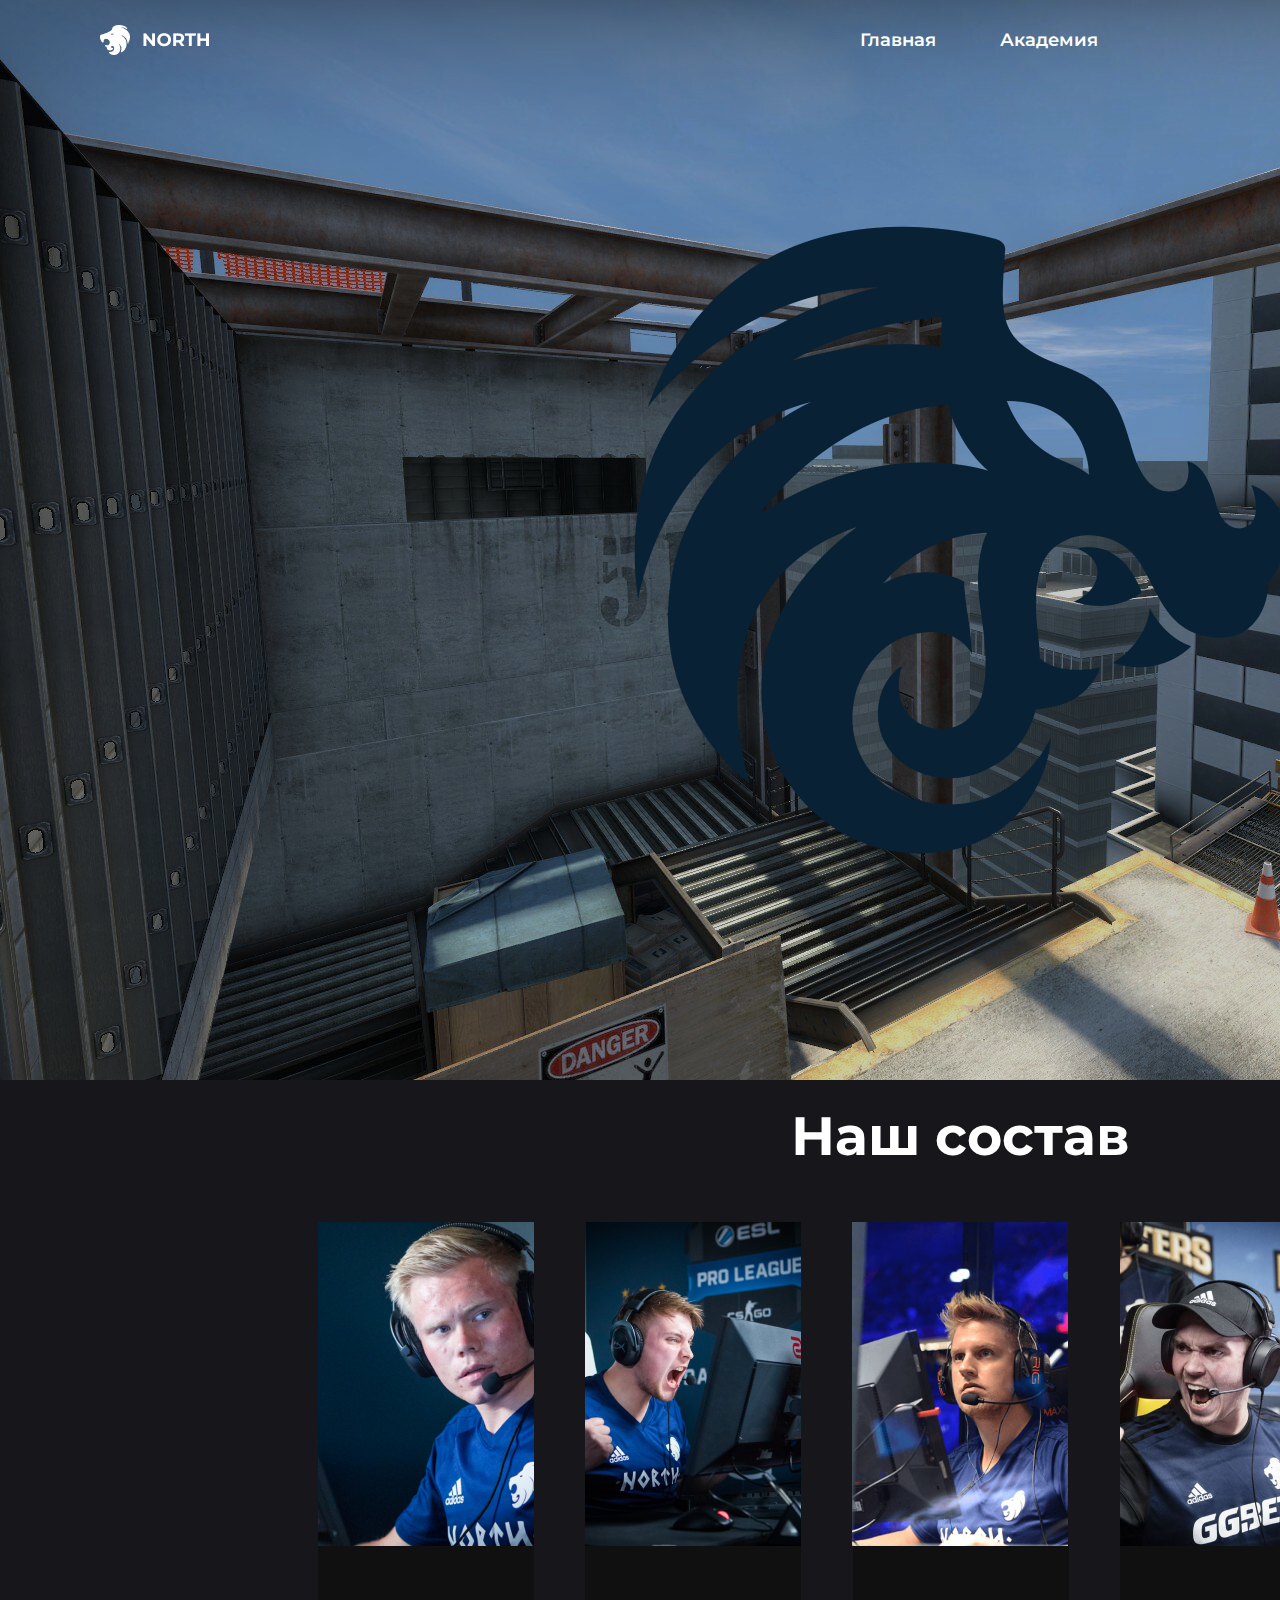
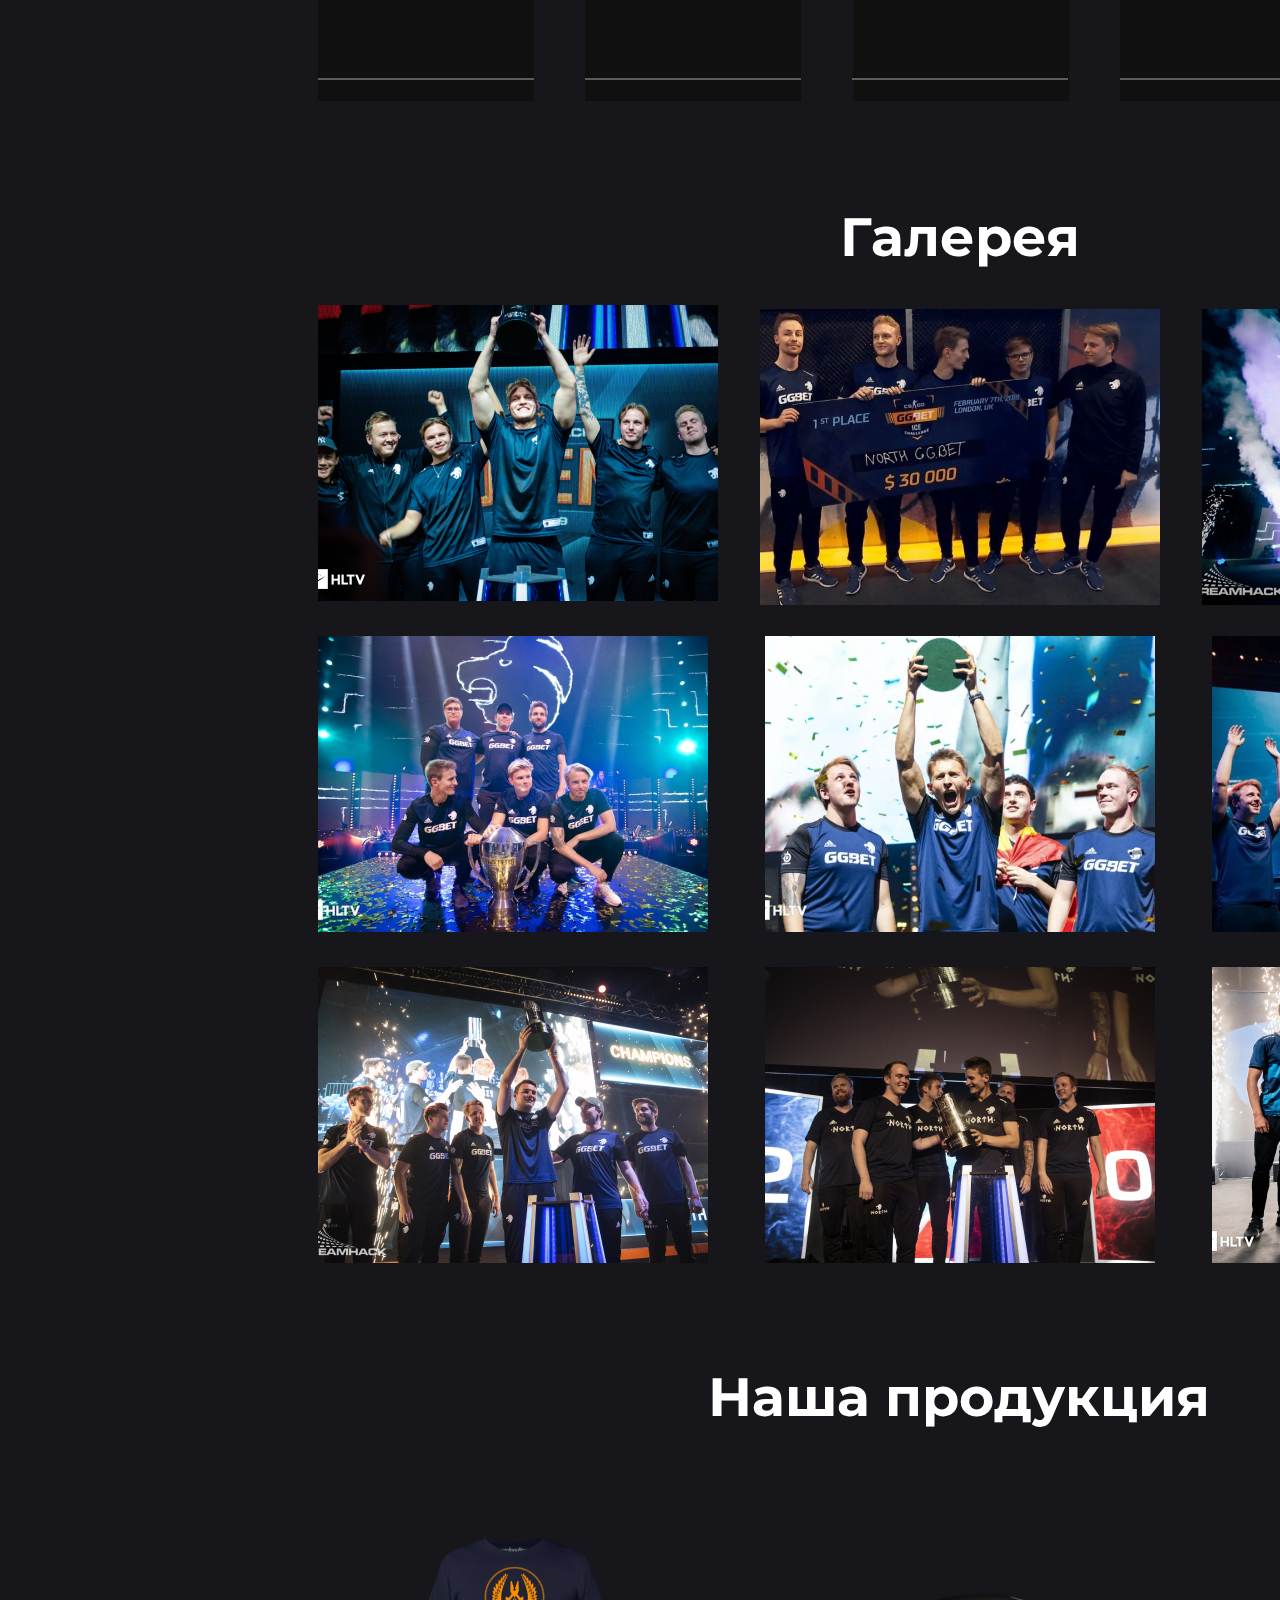
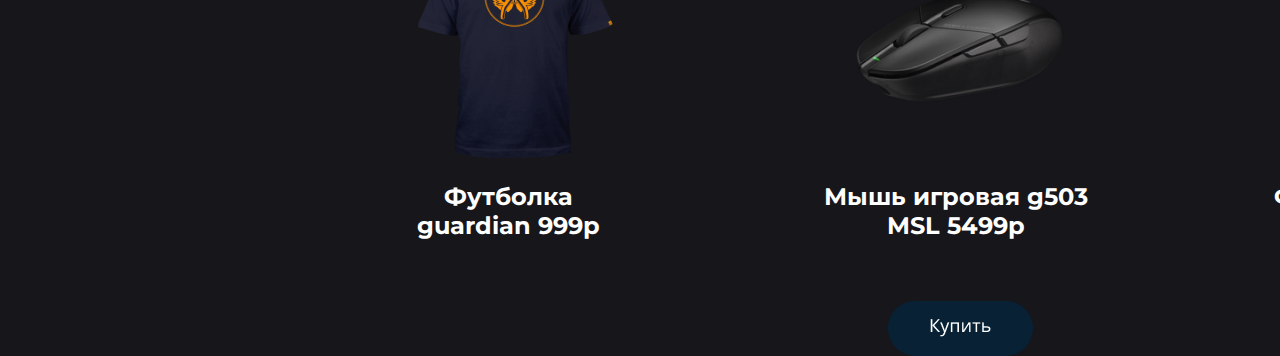
==== index.html @ a3aacd2d "Initial commit" ====
<!DOCTYPE html>
<html lang="en">
<head>
    <meta charset="UTF-8">
    <meta http-equiv="X-UA-Compatible" content="IE=edge">
    <meta name="viewport" content="width=device-width, initial-scale=1.0">
    <title>North</title>
    <link rel="stylesheet" href="style.css">
    <link href="https://fonts.googleapis.com/css?family=Montserrat:thin,extra-light,light,100,200,300,400,500,600,700,800" rel="stylesheet"> 
</head>
<body>
    <a href="#" class="northindexlogo"><img src="img/indexlogo.png" alt="northlogo"></a>
    <a href="#" class="goindex">Главная</a>
    <a href="#" class="goacademy">Академия</a>
    <img src="img/vertigo.png" alt="" class="vertgo">
    <img src="img/indexwelcomelogo.png" alt="" class="northwelcome">
    <h1 class="ourteam">Наш состав</h1>
    <img src="img/magisk.png" alt="" class="magiskimg">
    <div class="magiskbg"></div>
    <div class="magiskline"></div>
    <img src="img/konfig.png" alt="" class="konfigimg">
    <div class="konfigbg"></div>
    <div class="konfigline"></div>
    <img src="img/cajunb.png" alt="" class="cajunbimg">
    <div class="cajunbbg"></div>
    <div class="cajunbline"></div>
    <img src="img/msl.png" alt="" class="mslimg">
    <div class="mslbg"></div>
    <div class="mslline"></div>
    <img src="img/aziy.png" alt="" class="aizyimg">
    <div class="aizybg"></div>
    <div class="aizyline"></div>
    <h2 class="gallery">Галерея</h2>
    <img src="img/win1.png" alt="" class="gallery1">
    <img src="img/win2.png" alt="" class="gallery2">
    <img src="img/win3.png" alt="" class="gallery3">
    <img src="img/win4.png" alt="" class="gallery4">
    <img src="img/win5.png" alt="" class="gallery5">
    <img src="img/win6.png" alt="" class="gallery6">
    <img src="img/win7.png" alt="" class="gallery7">
    <img src="img/win8.png" alt="" class="gallery8">
    <img src="img/win9.png" alt="" class="gallery9">
    <h3 class="products">Наша продукция</h3>
    <img src="img/tshirt999.png" alt="" class="product1">
    <p class="tshirtprice">Футболка guardian 999р</p>
    <img src="img/mouse5499.png" alt="" class="product2">
    <p class="mouseprice">Мышь игровая g503 MSL 5499р</p>
    <img src="img/jersy2499.png" alt="" class="product3">
    <p class="jersyprice">Фирменное джерси RAGNAROK 2499р</p>
    <a href="#" class="buybtn"><img src="img/buybtn.png" alt=""></a>
</body>
</html>
---- style.css ----
*{
    margin:0px;
    overflow-x:hidden;
}
body{
    background: #17161A;
}
.northindexlogo{
    display: flex;
flex-direction: row;
align-items: center;
padding: 0px;
gap: 12px;

position: absolute;
width: 213px;
height: 30px;
left: 100px;
top: 25px;
}
.goindex{
    /* главная */


width: 76px;
height: 22px;
position: absolute;
font-family: 'Montserrat';
font-style: normal;
font-weight: 600;
font-size: 18px;
line-height: 22px;
/* identical to box height */
top: 29px;
left:860px;
display: flex;
align-items: center;
text-transform: capitalize;

color: #FFFFFF;
text-decoration: none;

}
.goacademy{
    /* главная */



height: 22px;
position: absolute;
font-family: 'Montserrat';
font-style: normal;
font-weight: 600;
font-size: 18px;
line-height: 22px;
/* identical to box height */
top: 29px;
left:1000px;
display: flex;
align-items: center;
text-transform: capitalize;

color: #FFFFFF;
text-decoration: none;

}
.vertigo{
    position: absolute;
width: 1920px;
height: 1080px;
left: 0px;
top: 0px;

background: linear-gradient(0deg, rgba(0, 0, 0, 0.2), rgba(0, 0, 0, 0.2)), url(image.png)
}
.northwelcome{
    position: absolute;
    width: 652px;
    height: 628px;
    left: 634px;
    top: 226px;
     
}
.ourteam{
    position: absolute;
width: 339px;
height: 66px;
left: 791px;
top: 1103px;

font-family: 'Montserrat';
font-style: normal;
font-weight: 700;
font-size: 54px;
line-height: 66px;
/* identical to box height */


color: #FFFFFF;
}
.magiskimg{
    position: absolute;
width: 216px;
height: 324px;
left: 318px;
top: 1222px;

}
.konfigimg{
    position: absolute;
width: 216px;
height: 324px;
left: 585px;
top: 1222px;

}
.cajunbimg{
    position: absolute;
width: 216px;
height: 324px;
left: 852px;
top: 1222px;
}
.mslimg{
    position: absolute;
width: 216px;
height: 324px;
left: 1120px;
top: 1222px;
}
.aizyimg{
    
    position: absolute;
    width: 216px;
    height: 324px;
    left: 1386px;
    top: 1222px;
}
.magiskbg{
    position: absolute;
width: 216px;
height: 155px;
left: 318px;
top: 1546px;

background: #111011;
}
.konfigbg{
    position: absolute;
    width: 216px;
    height: 155px;
    left: 585px;
    top: 1546px;
    
    background: #111011;
}
.cajunbbg{
    position: absolute;
    width: 216px;
    height: 155px;
    left: 853px;
    top: 1546px;
    
    background: #111011;
}
.mslbg{
    position: absolute;
    width: 216px;
    height: 155px;
    left: 1120px;
    top: 1546px;
    
    background: #111011;
}
.aizybg{
    position: absolute;
    width: 216px;
    height: 155px;
    left: 1386px;
    top: 1546px;
    
    background: #111011;
}
.konfigline{
    position: absolute;
    width: 214px;
    height: 0px;
    left: 585px;
    top: 1678px;
    
    border: 1px solid rgba(255, 255, 255, 0.32);
}
.magiskline{
    position: absolute;
width: 214px;
height: 0px;
left: 318px;
top: 1678px;

border: 1px solid rgba(255, 255, 255, 0.32);
}
.cajunbline{
    position: absolute;
    width: 214px;
height: 0px;
left: 852px;
top: 1678px;

border: 1px solid rgba(255, 255, 255, 0.32);
}
.mslline{
    
position: absolute;
width: 214px;
height: 0px;
left: 1120px;
top: 1678px;

border: 1px solid rgba(255, 255, 255, 0.32);
}
.aizyline{
    position: absolute;
    width: 214px;
height: 0px;
left: 1386px;
top: 1678px;

border: 1px solid rgba(255, 255, 255, 0.32);
}
.gallery{
    position: absolute;
width: 241px;
height: 66px;
left: 840px;
top: 1804px;

font-family: 'Montserrat';
font-style: normal;
font-weight: 700;
font-size: 54px;
line-height: 66px;
/* identical to box height */


color: #FFFFFF;

}
.gallery1{
    position: absolute;
width: 400px;
height: 296px;
left: 318px;
top: 1905px;

}
.gallery2{
    position: absolute;
    width: 400px;
    height: 296px;
    left: 760px;
    top: 1909px;
    

}
.gallery3{
    position: absolute;
    width: 400px;
    height: 296px;
    left: 1202px;
    top: 1909px;
    

}
.gallery4{
    position: absolute;
    width: 390px;
    height: 296px;
    left: 318px;
    top: 2236px;

}
.gallery5{
    position: absolute;
    width: 390px;
    height: 296px;
    left: 765px;
    top: 2236px;

}
.gallery6{
    position: absolute;
    width: 390px;
    height: 296px;
    left: 1212px;
    top: 2236px;
    

}
.gallery7{
    position: absolute;
    width: 390px;
    height: 296px;
    left: 318px;
    top: 2567px;

}
.gallery8{
    position: absolute;
    width: 390px;
    height: 296px;
    left: 765px;
    top: 2567px;

}
.gallery9{
    position: absolute;
    width: 390px;
    height: 296px;
    left: 1212px;
    top: 2567px;
}
.products{
    position: absolute;
width: 503px;
height: 66px;
left: 708px;
top: 2964px;

font-family: 'Montserrat';
font-style: normal;
font-weight: 700;
font-size: 54px;
line-height: 66px;
/* identical to box height */


color: #FFFFFF;
}
.product1{
    position: absolute;
    width: 240px;
    height: 240px;
    left: 395px;
    top: 3127px;
    
}
.product2{
    position: absolute;
    width: 240px;
    height: 240px;
    left: 840px;
    top: 3127px;
     
}
.product3{
    position: absolute;
width: 240px;
height: 240px;
left: 1284px;
top: 3127px;
}
.tshirtprice{
    position: absolute;
width: 249px;
height: 58px;
left: 384px;
top: 3382px;

font-family: 'Montserrat';
font-style: normal;
font-weight: 700;
font-size: 24px;
line-height: 29px;
text-align: center;

color: #FFFFFF;
}
.mouseprice{
    position: absolute;
width: 323px;
height: 58px;
left: 794px;
top: 3382px;

font-family: 'Montserrat';
font-style: normal;
font-weight: 700;
font-size: 24px;
line-height: 29px;
text-align: center;

color: #FFFFFF;

}
.jersyprice{
    position: absolute;
width: 419px;
height: 58px;
left: 1197px;
top: 3382px;

font-family: 'Montserrat';
font-style: normal;
font-weight: 700;
font-size: 24px;
line-height: 29px;
text-align: center;

color: #FFFFFF;
}
.buybtn{

position: absolute;
width: 145px;
height: 55px;
left: 888px;
top: 3501px;

background: #082135;
border-radius: 45px;
}
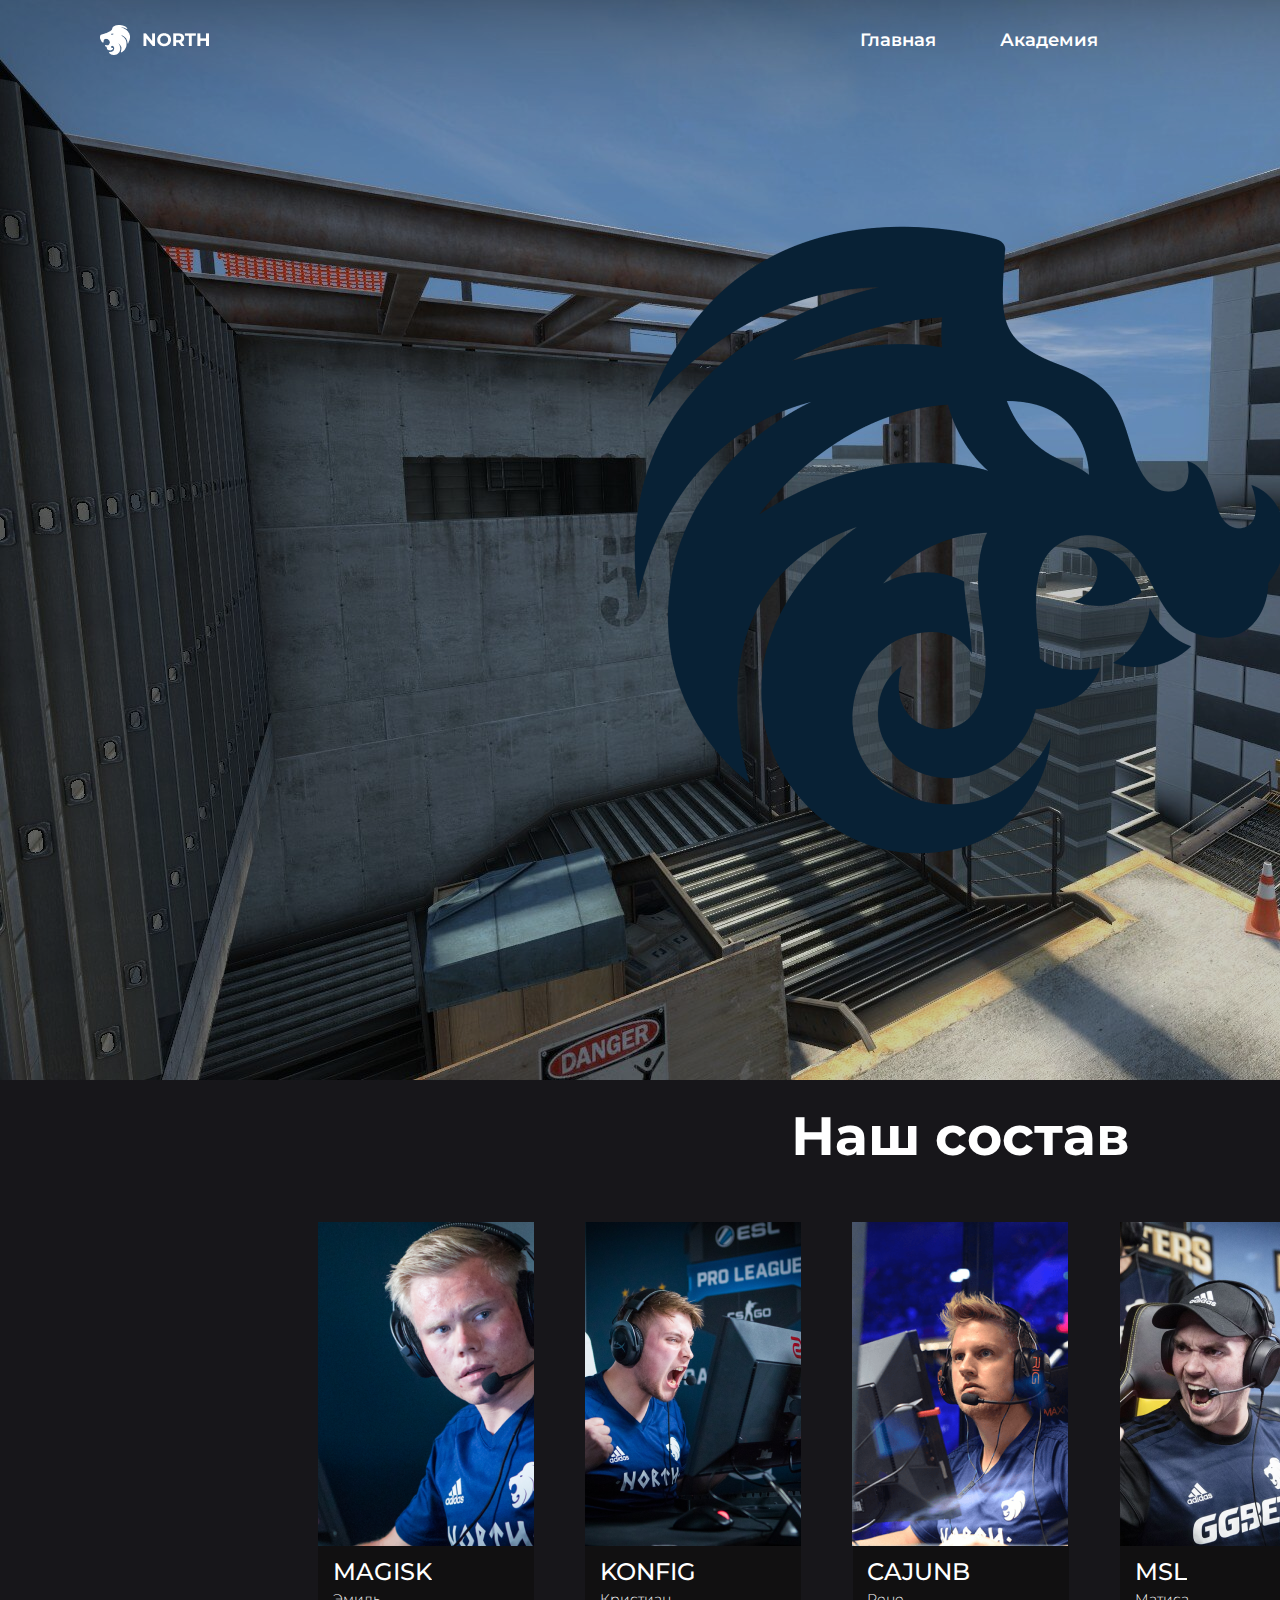
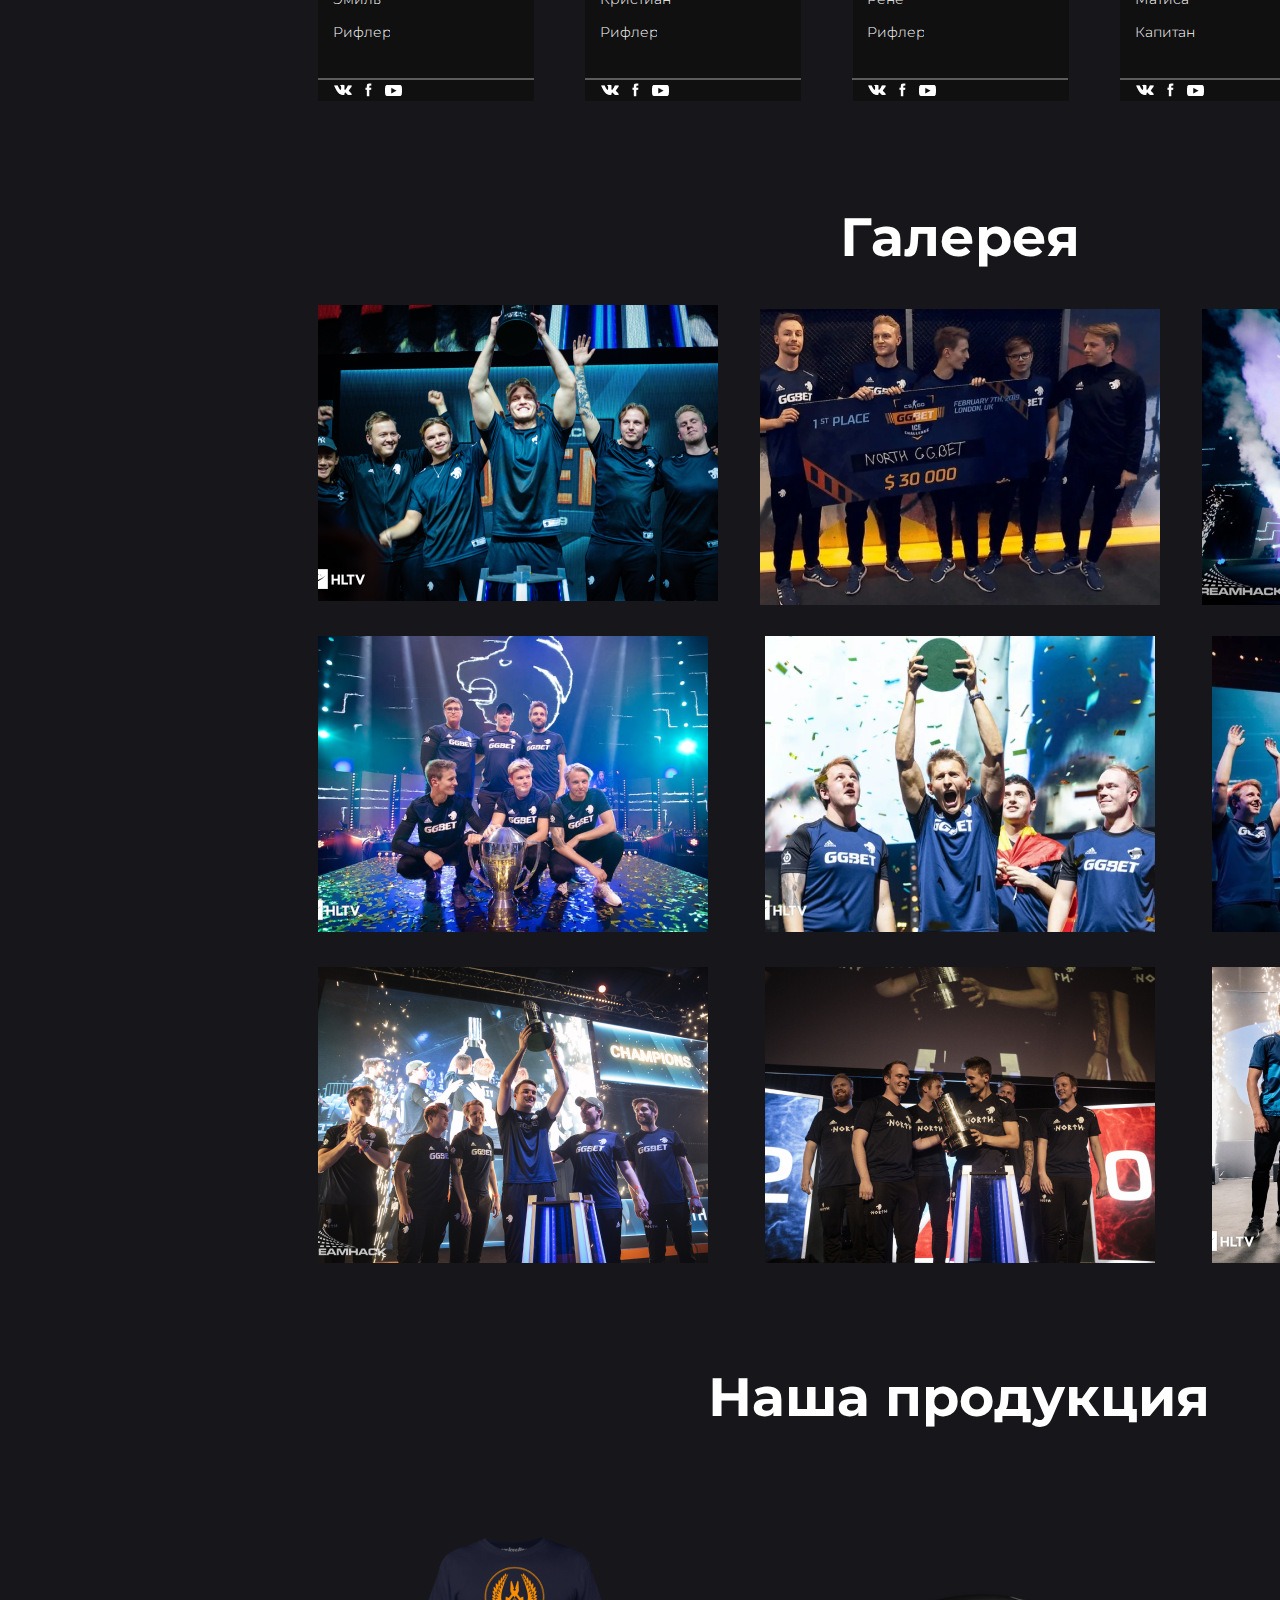
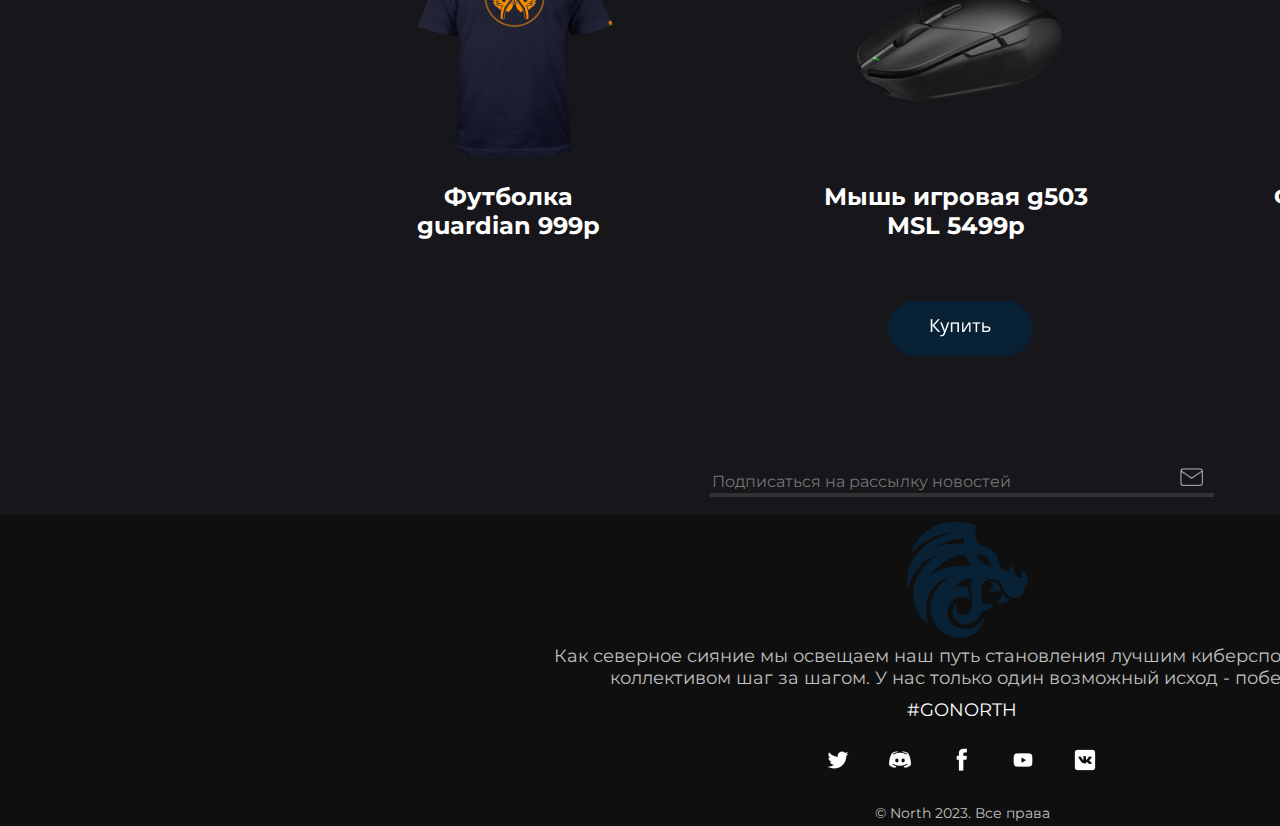
==== commit ae212753: ")))" ====
--- a/index.html
+++ b/index.html
@@ -7,6 +7,9 @@
     <title>North</title>
     <link rel="stylesheet" href="style.css">
     <link href="https://fonts.googleapis.com/css?family=Montserrat:thin,extra-light,light,100,200,300,400,500,600,700,800" rel="stylesheet"> 
+    <link rel="preconnect" href="https://fonts.googleapis.com">
+<link rel="preconnect" href="https://fonts.gstatic.com" crossorigin>
+<link href="https://fonts.googleapis.com/css2?family=Montserrat&family=Poppins:ital,wght@1,800&display=swap" rel="stylesheet">
 </head>
 <body>
     <a href="#" class="northindexlogo"><img src="img/indexlogo.png" alt="northlogo"></a>
@@ -17,20 +20,50 @@
     <h1 class="ourteam">Наш состав</h1>
     <img src="img/magisk.png" alt="" class="magiskimg">
     <div class="magiskbg"></div>
+    <p class="name1">MAGISK</p>
     <div class="magiskline"></div>
+    <p class="realname1">Эмиль Рейф</p>
     <img src="img/konfig.png" alt="" class="konfigimg">
     <div class="konfigbg"></div>
+    <p class="name2">KONFIG</p>
     <div class="konfigline"></div>
+    <p class="realname2">Кристиан Винейске</p>
     <img src="img/cajunb.png" alt="" class="cajunbimg">
     <div class="cajunbbg"></div>
+    <p class="name3">CAJUNB</p>
     <div class="cajunbline"></div>
+    <p class="realname3">Рене Бьорг</p>
     <img src="img/msl.png" alt="" class="mslimg">
     <div class="mslbg"></div>
+    <p class="name4">MSL</p>
     <div class="mslline"></div>
+    <p class="realname4">Матиса Лауридсен</p>
     <img src="img/aziy.png" alt="" class="aizyimg">
     <div class="aizybg"></div>
+    <p class="name5">AIZY</p>
     <div class="aizyline"></div>
+    <p class="realname5">Филипп Эйструп</p>
     <h2 class="gallery">Галерея</h2>
+    <p class="pos1">Рифлер</p>
+    <p class="pos2">Рифлер</p>
+    <p class="pos3">Рифлер</p>
+    <p class="pos4">Капитан</p>
+    <p class="pos5">Снайпер</p>
+    <a href="#"><img src="img/vkcardlogo.png" alt="" class="vkcard1"></a>
+    <a href="#"><img src="img/vkcardlogo.png" alt="" class="vkcard2"></a>
+    <a href="#"><img src="img/vkcardlogo.png" alt="" class="vkcard3"></a>
+    <a href="#"><img src="img/vkcardlogo.png" alt="" class="vkcard4"></a>
+    <a href="#"><img src="img/vkcardlogo.png" alt="" class="vkcard5"></a>
+    <a href="#"><img src="img/facebook.png" alt="" class="facebookcard1"></a>
+    <a href="#"><img src="img/facebook.png" alt="" class="facebookcard2"></a>
+    <a href="#"><img src="img/facebook.png" alt="" class="facebookcard3"></a>
+    <a href="#"><img src="img/facebook.png" alt="" class="facebookcard4"></a>
+    <a href="#"><img src="img/facebook.png" alt="" class="facebookcard5"></a>
+    <a href="#"><img src="img/youtubecard.png" alt="" class="youtubecard1"></a>
+    <a href="#"><img src="img/youtubecard.png" alt="" class="youtubecard2"></a>
+    <a href="#"><img src="img/youtubecard.png" alt="" class="youtubecard3"></a>
+    <a href="#"><img src="img/youtubecard.png" alt="" class="youtubecard4"></a>
+    <a href="#"><img src="img/youtubecard.png" alt="" class="youtubecard5"></a>
     <img src="img/win1.png" alt="" class="gallery1">
     <img src="img/win2.png" alt="" class="gallery2">
     <img src="img/win3.png" alt="" class="gallery3">
@@ -48,5 +81,18 @@
     <img src="img/jersy2499.png" alt="" class="product3">
     <p class="jersyprice">Фирменное джерси RAGNAROK 2499р</p>
     <a href="#" class="buybtn"><img src="img/buybtn.png" alt=""></a>
+    <input type="mail" class="mailinput" placeholder="Подписаться на рассылку новостей">
+    <div class="newsline"></div>
+    <img src="img/mailicon.png" alt="" class="iconmail">
+    <div class="footer"></div>
+    <img src="img/footerlogo.png" alt="" class="footerlogo">
+    <p class="footertext">Как северное сияние мы освещаем наш путь становления лучшим киберспортивным коллективом шаг за шагом. У нас только один возможный исход - победа!</p>
+    <p class="hashtag">#GONORTH</p>
+    <a href="#" class="twitterfooter"><img src="img/twitter.png" alt=""></a>
+    <a href="#" class="discordfooter"><img src="img/discord.png" alt=""></a>
+    <a href="#" class="facebookfooter"><img src="img/facebook.png" alt=""></a>
+    <a href="#" class="youtubefooter"><img src="img/youtube.png" alt=""></a>
+    <a href="#" class="vkfooter"><img src="img/vk.png" alt=""></a>
+    <p class="copyright">© North 2023. Все права защищены</p>
 </body>
 </html>--- a/style.css
+++ b/style.css
@@ -418,4 +418,502 @@
 
 background: #082135;
 border-radius: 45px;
+}
+.footer{
+    position: absolute;
+width: 1920px;
+height: 311px;
+left: 0px;
+top: 3715px;
+
+background: #0F0F0F;
+}
+.footerlogo{
+    position: absolute;
+width: 121px;
+height: 116px;
+left: 907px;
+top: 3722px;
+}
+.footertext{
+    position: absolute;
+width: 813px;
+height: 44px;
+left: 553px;
+top: 3845px;
+
+font-family: 'Montserrat';
+font-style: normal;
+font-weight: 400;
+font-size: 18px;
+line-height: 22px;
+text-align: center;
+
+color: #C0C0C0;
+}
+.hashtag{
+    position: absolute;
+width: 110px;
+height: 22px;
+left: 907px;
+top: 3899px;
+
+font-family: 'Montserrat';
+font-style: normal;
+font-weight: 400;
+font-size: 18px;
+line-height: 22px;
+/* identical to box height */
+
+text-align: center;
+
+color: #FFFFFF;
+}
+.twitterfooter{
+    position: absolute;
+
+    left: 826px;
+    top: 3948px;
+}
+.discordfooter{
+    position: absolute;
+
+left: 888px;
+top: 3948px;
+}
+.facebookfooter{
+    position: absolute;
+
+    left: 956px;
+    top: 3948px;
+}
+.youtubefooter{
+    position: absolute;
+
+    left: 1011px;
+    top: 3948px;
+}
+.vkfooter{
+    position: absolute;
+
+    left: 1073px;
+    top: 3948px;
+    
+}
+.copyright{
+    position: absolute;
+width: 258px;
+height: 17px;
+left: 833px;
+top: 4005px;
+
+font-family: 'Montserrat';
+font-style: normal;
+font-weight: 400;
+font-size: 14px;
+line-height: 17px;
+/* identical to box height */
+
+text-align: center;
+
+color: #C0C0C0;
+}
+.newsline{
+    position: absolute;
+width: 500px;
+height: 0px;
+left: 710px;
+top: 3693px;
+
+border: 2px solid #333232;
+}
+.iconmail{
+    position: absolute;
+width: 23.25px;
+height: 18.25px;
+left: 1180px;
+top: 3668px;
+
+}
+.mailinput{
+    position: absolute;
+    width: 500px;
+    height: 30px;
+    left: 710px;
+    top: 3665px;
+    font-size:16px;
+    outline: none;
+    font-family: 'Montserrat';
+font-style: normal;
+    background: none;
+    color: white;
+    border: none;
+}
+.name1{
+    position: absolute;
+
+height: 29px;
+left: 333px;
+top: 1557px;
+
+font-family: 'Montserrat';
+font-style: normal;
+font-weight: 500;
+font-size: 24px;
+line-height: 29px;
+/* identical to box height */
+
+
+color: #FFFFFF;
+}
+.name2{
+    position: absolute;
+
+height: 29px;
+left: 600px;
+top: 1557px;
+
+font-family: 'Montserrat';
+font-style: normal;
+font-weight: 500;
+font-size: 24px;
+line-height: 29px;
+/* identical to box height */
+
+
+color: #FFFFFF;
+}
+.name3{
+    position: absolute;
+
+    height: 29px;
+    left: 867px;
+    top: 1557px;
+    
+    font-family: 'Montserrat';
+font-style: normal;
+    font-weight: 500;
+    font-size: 24px;
+    line-height: 29px;
+    /* identical to box height */
+    
+    
+    color: #FFFFFF;    
+}
+.name4{
+    
+position: absolute;
+
+height: 29px;
+left: 1135px;
+top: 1557px;
+
+font-family: 'Montserrat';
+font-style: normal;
+font-weight: 500;
+font-size: 24px;
+line-height: 29px;
+/* identical to box height */
+
+
+color: #FFFFFF;
+}
+.name5{
+    position: absolute;
+
+height: 29px;
+left: 1401px;
+top: 1557px;
+
+font-family: 'Montserrat';
+font-style: normal;
+font-weight: 500;
+font-size: 24px;
+line-height: 29px;
+/* identical to box height */
+
+
+color: #FFFFFF;
+
+}
+.realname1{
+    position: absolute;
+    width: 89px;
+    height: 17px;
+    left: 333px;
+    top: 1591px;
+    
+    font-family: 'Montserrat';
+    font-style: normal;
+    font-weight: 300;
+    font-size: 14px;
+    line-height: 17px;
+    /* identical to box height */
+    
+    
+    color: #FFFFFF;
+}
+.realname2{
+   
+position: absolute;
+width: 145px;
+height: 17px;
+left: 600px;
+top: 1591px;
+
+font-family: 'Montserrat';
+font-style: normal;
+font-weight: 300;
+font-size: 14px;
+line-height: 17px;
+/* identical to box height */
+
+
+color: #FFFFFF;
+ 
+}
+.realname3{
+    position: absolute;
+width: 83px;
+height: 17px;
+left: 867px;
+top: 1591px;
+
+font-family: 'Montserrat';
+font-style: normal;
+font-weight: 300;
+font-size: 14px;
+line-height: 17px;
+/* identical to box height */
+
+
+color: #FFFFFF;
+}
+.realname4{
+    position: absolute;
+width: 138px;
+height: 17px;
+left: 1135px;
+top: 1591px;
+
+font-family: 'Montserrat';
+font-style: normal;
+font-weight: 300;
+font-size: 14px;
+line-height: 17px;
+/* identical to box height */
+
+
+color: #FFFFFF;
+}
+.realname5{
+    position: absolute;
+width: 123px;
+height: 17px;
+left: 1401px;
+top: 1591px;
+
+font-family: 'Montserrat';
+font-style: normal;
+font-weight: 300;
+font-size: 14px;
+line-height: 17px;
+/* identical to box height */
+
+
+color: #FFFFFF;
+}
+.pos1{
+    position: absolute;
+    width: 57px;
+    height: 17px;
+    left: 333px;
+    top: 1624px;
+    
+    font-family: 'Montserrat';
+    font-style: normal;
+    font-weight: 300;
+    font-size: 14px;
+    line-height: 17px;
+    /* identical to box height */
+    
+    
+    color: #FFFFFF;
+    
+}
+.pos2{
+    position: absolute;
+width: 57px;
+height: 17px;
+left: 600px;
+top: 1624px;
+
+font-family: 'Montserrat';
+font-style: normal;
+font-weight: 300;
+font-size: 14px;
+line-height: 17px;
+/* identical to box height */
+
+
+color: #FFFFFF;
+}
+.pos3{
+    position: absolute;
+width: 57px;
+height: 17px;
+left: 867px;
+top: 1624px;
+
+font-family: 'Montserrat';
+font-style: normal;
+font-weight: 300;
+font-size: 14px;
+line-height: 17px;
+/* identical to box height */
+
+
+color: #FFFFFF;
+}
+.pos4{
+    position: absolute;
+width: 61px;
+height: 17px;
+left: 1135px;
+top: 1624px;
+
+font-family: 'Montserrat';
+font-style: normal;
+font-weight: 300;
+font-size: 14px;
+line-height: 17px;
+/* identical to box height */
+
+
+color: #FFFFFF;
+}
+.pos5{
+    position: absolute;
+width: 65px;
+height: 17px;
+left: 1401px;
+top: 1624px;
+
+font-family: 'Montserrat';
+font-style: normal;
+font-weight: 300;
+font-size: 14px;
+line-height: 17px;
+/* identical to box height */
+
+
+color: #FFFFFF;
+}
+.vkcard1{
+    position: absolute;
+    width: 20px;
+    height: 13px;
+    left: 333px;
+    top: 1683px;  
+}
+.vkcard2{
+    position: absolute;
+    width: 20px;
+    height: 13px;
+    left: 600px;
+    top: 1683px;
+    
+}
+.vkcard3{
+    position: absolute;
+width: 20px;
+height: 13px;
+left: 867px;
+top: 1683px;
+}
+.vkcard4{
+    position: absolute;
+width: 20px;
+height: 13px;
+left: 1135px;
+top: 1683px;
+}
+.vkcard5{
+    position: absolute;
+width: 20px;
+height: 13px;
+left: 1401px;
+top: 1683px;
+}
+.facebookcard1{
+    position: absolute;
+    width: 7px;
+    height: 14px;
+    left: 365px;
+    top: 1683px;  
+}
+.facebookcard2{
+    position: absolute;
+    width: 7px;
+    height: 14px;
+    left: 632px;
+    top: 1683px;
+}
+.facebookcard3{
+    position: absolute;
+    width: 7px;
+    height: 14px;
+    left: 899px;
+    top: 1683px;   
+}
+.facebookcard4{
+    position: absolute;
+width: 7px;
+height: 14px;
+left: 1167px;
+top: 1683px;
+}
+.facebookcard5{
+    position: absolute;
+width: 7px;
+height: 14px;
+left: 1433px;
+top: 1683px;
+
+}
+.youtubecard1{
+    position: absolute;
+width: 17px;
+height: 11px;
+left: 385px;
+top: 1685px;
+}
+.youtubecard2{
+    position: absolute;
+    width: 17px;
+    height: 11px;
+    left: 652px;
+    top: 1685px;
+}
+.youtubecard3{
+    position: absolute;
+    width: 17px;
+    height: 11px;
+    left: 919px;
+    top: 1685px;
+}
+.youtubecard4{
+    
+position: absolute;
+width: 17px;
+height: 11px;
+left: 1187px;
+top: 1685px;
+}
+.youtubecard5{
+    position: absolute;
+width: 17px;
+height: 11px;
+left: 1453px;
+top: 1685px;
 }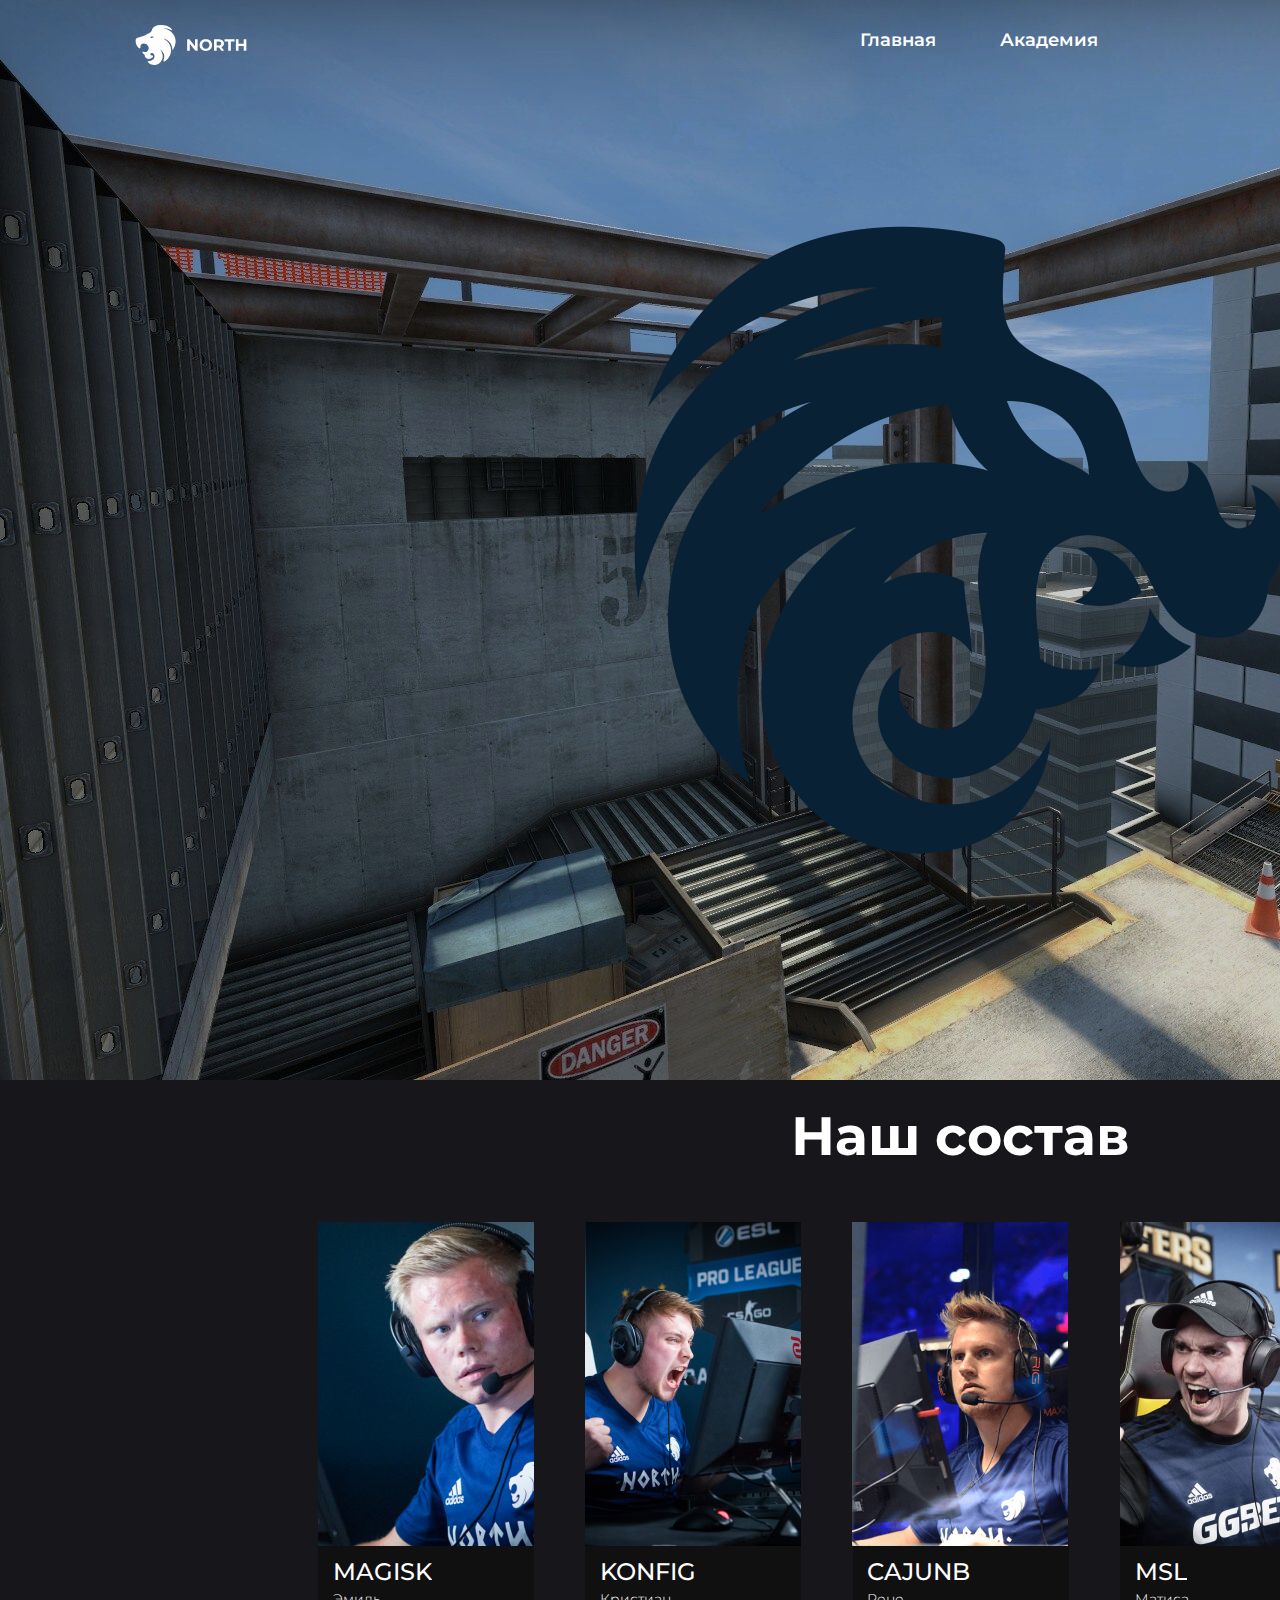
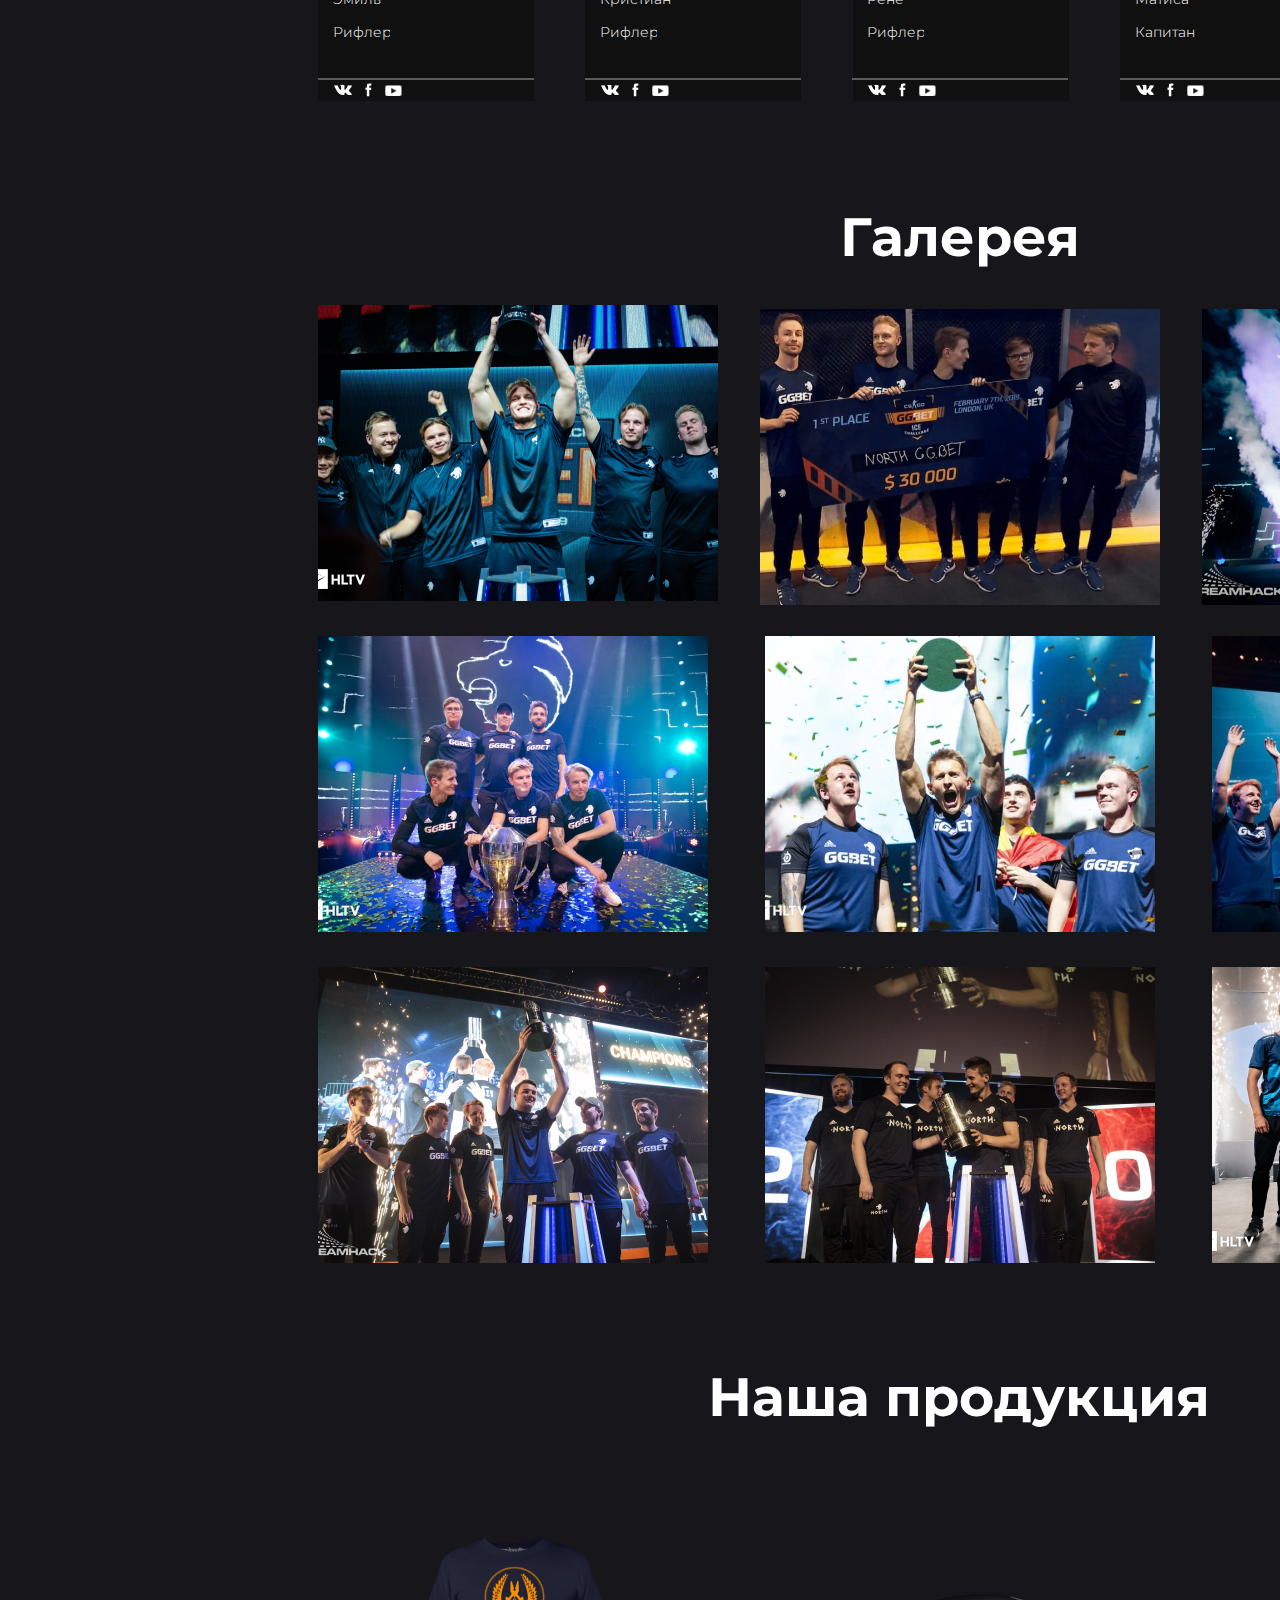
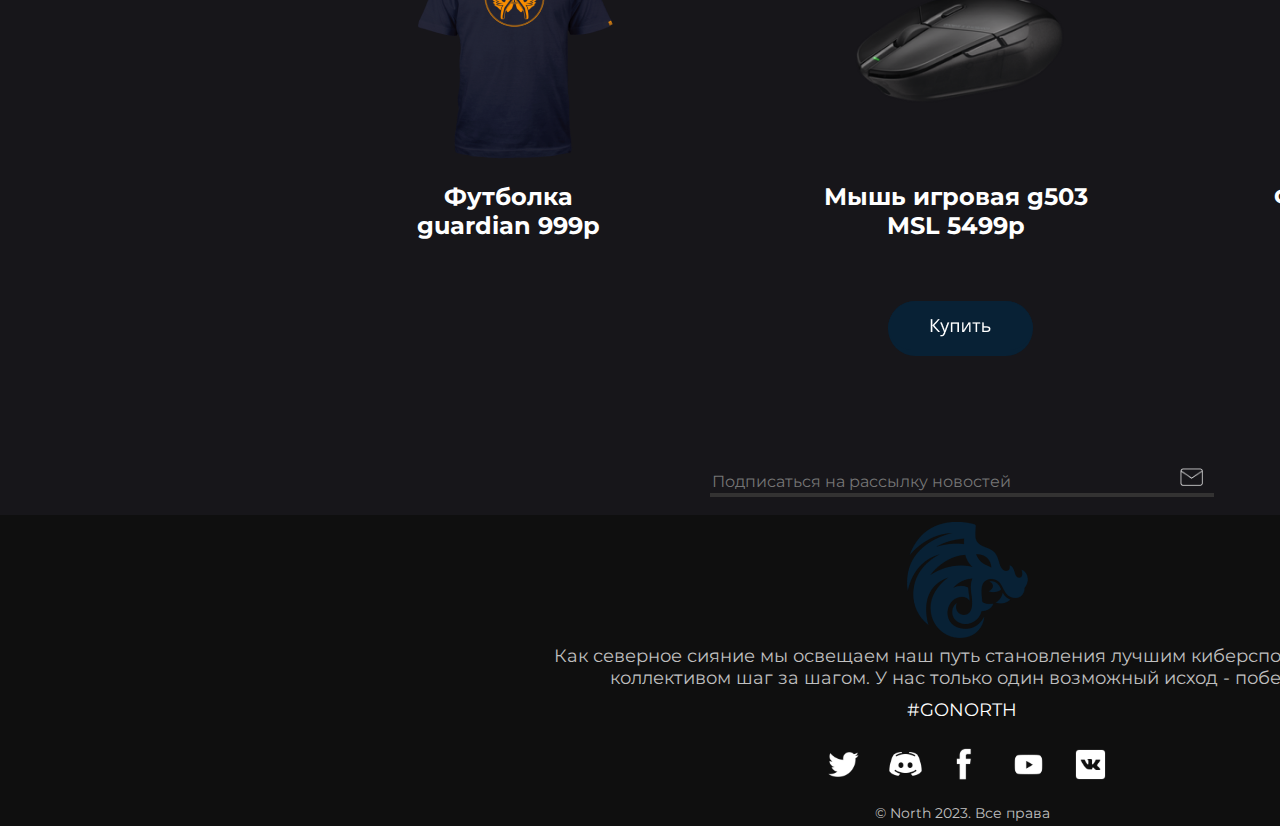
==== commit 1c4489d0: "omg" ====
--- a/index.html
+++ b/index.html
@@ -12,9 +12,9 @@
 <link href="https://fonts.googleapis.com/css2?family=Montserrat&family=Poppins:ital,wght@1,800&display=swap" rel="stylesheet">
 </head>
 <body>
-    <a href="#" class="northindexlogo"><img src="img/indexlogo.png" alt="northlogo"></a>
+    <a href="#" ><img src="img/indexlogo.svg" alt="northlogo" class="northindexlogo"></a>
     <a href="#" class="goindex">Главная</a>
-    <a href="#" class="goacademy">Академия</a>
+    <a href="academy.html" class="goacademy">Академия</a>
     <img src="img/vertigo.png" alt="" class="vertgo">
     <img src="img/indexwelcomelogo.png" alt="" class="northwelcome">
     <h1 class="ourteam">Наш состав</h1>
@@ -59,11 +59,11 @@
     <a href="#"><img src="img/facebook.png" alt="" class="facebookcard3"></a>
     <a href="#"><img src="img/facebook.png" alt="" class="facebookcard4"></a>
     <a href="#"><img src="img/facebook.png" alt="" class="facebookcard5"></a>
-    <a href="#"><img src="img/youtubecard.png" alt="" class="youtubecard1"></a>
-    <a href="#"><img src="img/youtubecard.png" alt="" class="youtubecard2"></a>
-    <a href="#"><img src="img/youtubecard.png" alt="" class="youtubecard3"></a>
-    <a href="#"><img src="img/youtubecard.png" alt="" class="youtubecard4"></a>
-    <a href="#"><img src="img/youtubecard.png" alt="" class="youtubecard5"></a>
+    <a href="#"><img src="img/youtubecard.svg" alt="" class="youtubecard1"></a>
+    <a href="#"><img src="img/youtubecard.svg" alt="" class="youtubecard2"></a>
+    <a href="#"><img src="img/youtubecard.svg" alt="" class="youtubecard3"></a>
+    <a href="#"><img src="img/youtubecard.svg" alt="" class="youtubecard4"></a>
+    <a href="#"><img src="img/youtubecard.svg" alt="" class="youtubecard5"></a>
     <img src="img/win1.png" alt="" class="gallery1">
     <img src="img/win2.png" alt="" class="gallery2">
     <img src="img/win3.png" alt="" class="gallery3">
@@ -74,6 +74,7 @@
     <img src="img/win8.png" alt="" class="gallery8">
     <img src="img/win9.png" alt="" class="gallery9">
     <h3 class="products">Наша продукция</h3>
+    <h3 class="productsmob">Продукция</h3>
     <img src="img/tshirt999.png" alt="" class="product1">
     <p class="tshirtprice">Футболка guardian 999р</p>
     <img src="img/mouse5499.png" alt="" class="product2">
@@ -81,6 +82,7 @@
     <img src="img/jersy2499.png" alt="" class="product3">
     <p class="jersyprice">Фирменное джерси RAGNAROK 2499р</p>
     <a href="#" class="buybtn"><img src="img/buybtn.png" alt=""></a>
+    <a href="#" class="buybtnmob"><img src="img/buybtnmob.png" alt=""></a>
     <input type="mail" class="mailinput" placeholder="Подписаться на рассылку новостей">
     <div class="newsline"></div>
     <img src="img/mailicon.png" alt="" class="iconmail">
@@ -88,11 +90,11 @@
     <img src="img/footerlogo.png" alt="" class="footerlogo">
     <p class="footertext">Как северное сияние мы освещаем наш путь становления лучшим киберспортивным коллективом шаг за шагом. У нас только один возможный исход - победа!</p>
     <p class="hashtag">#GONORTH</p>
-    <a href="#" class="twitterfooter"><img src="img/twitter.png" alt=""></a>
-    <a href="#" class="discordfooter"><img src="img/discord.png" alt=""></a>
-    <a href="#" class="facebookfooter"><img src="img/facebook.png" alt=""></a>
-    <a href="#" class="youtubefooter"><img src="img/youtube.png" alt=""></a>
-    <a href="#" class="vkfooter"><img src="img/vk.png" alt=""></a>
+    <a href="#" class="twitterfooter"><img src="img/twitter.svg" alt=""></a>
+    <a href="#" class="discordfooter"><img src="img/discord.svg" alt=""></a>
+    <a href="#" class="facebookfooter"><img src="img/facebook.svg" alt=""></a>
+    <a href="#" class="youtubefooter"><img src="img/youtube.svg" alt=""></a>
+    <a href="#" class="vkfooter"><img src="img/vk.svg" alt=""></a>
     <p class="copyright">© North 2023. Все права защищены</p>
 </body>
 </html>--- a/style.css
+++ b/style.css
@@ -14,7 +14,7 @@
 
 position: absolute;
 width: 213px;
-height: 30px;
+height: 40px;
 left: 100px;
 top: 25px;
 }
@@ -916,4 +916,835 @@
 height: 11px;
 left: 1453px;
 top: 1685px;
+}
+.productsmob{
+    display:none;
+}
+.buybtnmob{
+    display: none;
+}
+@media screen and (max-width: 390px) {
+.northindexlogo{
+    position: absolute;
+width: 209px;
+height: 59px;
+left: 13px;
+top: 11px;
+}
+.vertgo{
+    display:none;
+
+}
+.goacademy{
+    position: absolute;
+width: 131px;
+height: 29px;
+left: 247px;
+top: 26px;
+
+font-family: 'Montserrat';
+font-style: normal;
+font-weight: 600;
+font-size: 24px;
+line-height: 29px;
+display: flex;
+align-items: center;
+text-transform: capitalize;
+
+color: #FFFFFF;
+}
+.ourteam{
+    position: absolute;
+    width: 339px;
+    height: 66px;
+    left: 25px;
+    top: 101px;
+    
+    font-family: 'Montserrat';
+    font-style: normal;
+    font-weight: 700;
+    font-size: 54px;
+    line-height: 66px;
+    /* identical to box height */
+    
+    
+    color: #FFFFFF;  
+}
+.magiskimg{
+    position: absolute;
+width: 300px;
+height: 450px;
+left: 45px;
+top: 197px
+}
+.magiskbg{
+    position: absolute;
+    width: 300px;
+    height: 215.28px;
+    left: 45px;
+    top: 647px;
+    
+    background: #111011;
+}
+.magiskline{
+    position: absolute;
+    width: 300px;
+    height: 0px;
+    left: 45px;
+    top: 830.33px;
+    
+    border: 1px solid rgba(255, 255, 255, 0.32);
+}
+.pos1{
+    position: absolute;
+    width: 72.22px;
+    height: 23.61px;
+    left: 65.83px;
+    top: 755.33px;
+    
+    font-family: 'Montserrat';
+    font-style: normal;
+    font-weight: 300;
+    font-size: 18px;
+    line-height: 22px;
+    
+    color: #FFFFFF;
+}
+.realname1{
+    position: absolute;
+    width: 115.28px;
+    height: 23.61px;
+    left: 65.83px;
+    top: 709.5px;
+    
+    font-family: 'Montserrat';
+    font-style: normal;
+    font-weight: 300;
+    font-size: 18px;
+    line-height: 22px;
+    
+    color: #FFFFFF;
+}
+.name1{
+    position: absolute;
+    width: 130.56px;
+    height: 40.28px;
+    left: 65.83px;
+    top: 662.28px;
+    
+    font-family: 'Montserrat';
+    font-style: normal;
+    font-weight: 500;
+    font-size: 30px;
+    line-height: 36px;
+    
+    color: #FFFFFF;
+}
+
+.konfigimg{
+    position: absolute;
+    width: 300px;
+    height: 450px;
+    left: 45px;
+    top: 922px;
+}
+.konfigbg{
+    position: absolute;
+    width: 300px;
+    height: 215.28px;
+    left: 45px;
+    top: 1372px;
+    
+    background: #111011;
+}
+.konfigline{
+    position: absolute;
+    width: 300px;
+    height: 0px;
+    left: 45px;
+    top: 1555.33px;
+    
+    border: 1px solid rgba(255, 255, 255, 0.32);
+}
+.pos2{
+    position: absolute;
+    width: 72.22px;
+    height: 23.61px;
+    left: 65.83px;
+    top: 1480.33px;
+    
+    font-family: 'Montserrat';
+    font-style: normal;
+    font-weight: 300;
+    font-size: 18px;
+    line-height: 22px;
+    
+    color: #FFFFFF;
+}
+.realname2{
+    position: absolute;
+    width: 210.11px;
+    height: 23.61px;
+    left: 65.83px;
+    top: 1434.5px;
+    
+    font-family: 'Montserrat';
+    font-style: normal;
+    font-weight: 300;
+    font-size: 19px;
+    line-height: 23px;
+    
+    color: #FFFFFF;
+}
+.name2{
+    position: absolute;
+    width: 122.22px;
+    height: 40.28px;
+    left: 65.83px;
+    top: 1387.28px;
+    
+    font-family: 'Montserrat';
+    font-style: normal;
+    font-weight: 500;
+    font-size: 30px;
+    line-height: 36px;
+    
+    color: #FFFFFF;
+}
+.cajunbimg{
+    position: absolute;
+    width: 298.62px;
+    height: 450px;
+    left: 45px;
+    top: 1647px;
+    
+}
+.cajunbbg{
+    position: absolute;
+    width: 298.62px;
+    height: 215.28px;
+    left: 46.38px;
+    top: 2097px;
+    
+    background: #111011;
+}
+.cajunbline{
+    position: absolute;
+    width: 298.62px;
+    height: 0px;
+    left: 45px;
+    top: 2280.33px;
+    
+    border: 1px solid rgba(255, 255, 255, 0.32);
+}
+.pos3{
+    position: absolute;
+    width: 71.89px;
+    height: 23.61px;
+    left: 65.74px;
+    top: 2205.33px;
+    
+    font-family: 'Montserrat';
+    font-style: normal;
+    font-weight: 300;
+    font-size: 18px;
+    line-height: 22px;
+    
+    color: #FFFFFF;
+}
+.realname3{
+    position: absolute;
+    width: 122.22px;
+    height: 23.61px;
+    left: 65.83px;
+    top: 2159.5px;
+    
+    font-family: 'Montserrat';
+    font-style: normal;
+    font-weight: 300;
+    font-size: 19px;
+    line-height: 23px;
+    
+    color: #FFFFFF;
+}
+.name3{
+    position: absolute;
+    width: 148.61px;
+    height: 40.28px;
+    left: 65.83px;
+    top: 2112.28px;
+    
+    font-family: 'Montserrat';
+    font-style: normal;
+    font-weight: 500;
+    font-size: 30px;
+    line-height: 36px;
+    
+    color: #FFFFFF;
+}
+.mslimg{
+    position: absolute;
+    width: 300px;
+    height: 450px;
+    left: 46px;
+    top: 2372px;
+    
+}
+.mslbg{
+    position: absolute;
+    width: 300px;
+    height: 215.28px;
+    left: 46px;
+    top: 2822px;
+    
+    background: #111011;
+}
+.mslline{
+    position: absolute;
+    width: 300px;
+    height: 0px;
+    left: 46px;
+    top: 3005.33px;
+    
+    border: 1px solid rgba(255, 255, 255, 0.32)
+}
+.pos4{
+    position: absolute;
+    width: 77.78px;
+    height: 23.61px;
+    left: 66.83px;
+    top: 2930.33px;
+    
+    font-family: 'Montserrat';
+    font-style: normal;
+    font-weight: 300;
+    font-size: 18px;
+    line-height: 22px;
+    
+    color: #FFFFFF;
+}
+.realname4{
+    position: absolute;
+    width: 200.56px;
+    height: 23.61px;
+    left: 66.83px;
+    top: 2884.5px;
+    
+    font-family: 'Montserrat';
+    font-style: normal;
+    font-weight: 300;
+    font-size: 19px;
+    line-height: 23px;
+    
+    color: #FFFFFF;
+}
+.name4{
+    position: absolute;
+    width: 70.83px;
+    height: 40.28px;
+    left: 66.83px;
+    top: 2837.28px;
+    
+    font-family: 'Montserrat';
+    font-style: normal;
+    font-weight: 500;
+    font-size: 30px;
+    line-height: 36px;
+    
+    color: #FFFFFF;
+}
+.aizyimg{
+    position: absolute;
+    width: 300px;
+    height: 450px;
+    left: 46px;
+    top: 3097px;
+    
+}
+.aizybg{
+    position: absolute;
+    width: 300px;
+    height: 215.28px;
+    left: 46px;
+    top: 3547px;
+    
+    background: #111011;
+}
+.aizyline{
+    position: absolute;
+    width: 300px;
+    height: 0px;
+    left: 46px;
+    top: 3730.33px;
+    
+    border: 1px solid rgba(255, 255, 255, 0.32);
+}
+.pos5{
+    position: absolute;
+    width: 83.33px;
+    height: 23.61px;
+    left: 66.83px;
+    top: 3655.33px;
+    
+    font-family: 'Montserrat';
+    font-style: normal;
+    font-weight: 300;
+    font-size: 18px;
+    line-height: 22px;
+    
+    color: #FFFFFF;
+}
+.realname5{
+    position: absolute;
+    width: 176.94px;
+    height: 23.61px;
+    left: 66.83px;
+    top: 3609.5px;
+    
+    font-family: 'Montserrat';
+    font-style: normal;
+    font-weight: 300;
+    font-size: 19px;
+    line-height: 23px;
+    
+    color: #FFFFFF;
+}
+.name5{
+    position: absolute;
+    width: 77.78px;
+    height: 40.28px;
+    left: 66.83px;
+    top: 3562.28px;
+    
+    font-family: 'Montserrat';
+    font-style: normal;
+    font-weight: 500;
+    font-size: 30px;
+    line-height: 36px;
+    
+    color: #FFFFFF;
+}
+.footer{
+    position: absolute;
+width: 100%;
+height: 444px;
+left: 0px;
+top: 7821px;
+
+background: #0F0F0F;
+}
+.vkcard1{
+    position: absolute;
+    width: 27.78px;
+    height: 18.06px;
+    left: 65.83px;
+    top: 837.28px;
+    
+}
+.vkcard2{
+    position: absolute;
+width: 27.78px;
+height: 18.06px;
+left: 65.83px;
+top: 1562.28px;
+}
+.vkcard3{
+    position: absolute;
+width: 27.65px;
+height: 18.06px;
+left: 65.74px;
+top: 2287.28px;
+
+}
+.vkcard4{
+    position: absolute;
+    width: 27.78px;
+    height: 18.06px;
+    left: 66.83px;
+    top: 3012.28px;
+     
+}
+.vkcard5{
+    position: absolute;
+    width: 27.78px;
+    height: 18.06px;
+    left: 66.83px;
+    top: 3737.28px;
+      
+}
+.facebookcard1{
+    position: absolute;
+    width: 9.72px;
+    height: 19.44px;
+    left: 110.28px;
+    top: 837.28px;
+}
+.facebookcard2{
+    
+position: absolute;
+width: 9.72px;
+height: 19.44px;
+left: 110.28px;
+top: 1562.28px;
+}
+.facebookcard3{
+    position: absolute;
+width: 9.68px;
+height: 19.44px;
+left: 109.98px;
+top: 2287.28px;
+
+}
+.facebookcard4{
+    position: absolute;
+    width: 9.72px;
+    height: 19.44px;
+    left: 111.28px;
+    top: 3012.28px; 
+}
+.facebookcard5{
+    position: absolute;
+width: 9.72px;
+height: 19.44px;
+left: 111.28px;
+top: 3737.28px;
+
+}
+.youtubecard1{
+    position: absolute;
+    width: 23.61px;
+    height: 15.28px;
+    left: 138.06px;
+    top: 837.94px;
+}
+.youtubecard2{
+    position: absolute;
+width: 23.61px;
+height: 15.28px;
+left: 138.06px;
+top: 1563.94px;
+}
+.youtubecard3{
+    position: absolute;
+width: 23.5px;
+height: 15.28px;
+left: 137.63px;
+top: 2290.94px;
+}
+.youtubecard4{
+    position: absolute;
+width: 23.61px;
+height: 15.28px;
+left: 139.06px;
+top: 3013.94px;
+}
+.youtubecard5{
+    position: absolute;
+width: 23.61px;
+height: 15.28px;
+left: 139.06px;
+top: 3738.94px
+}
+.gallery{
+    position: absolute;
+width: 241px;
+height: 66px;
+left: 74px;
+top: 3839px;
+
+font-family: 'Montserrat';
+font-style: normal;
+font-weight: 700;
+font-size: 54px;
+line-height: 66px;
+/* identical to box height */
+
+
+color: #FFFFFF;
+}
+.gallery1{
+    position: absolute;
+    width: 307.36px;
+    height: 227.3px;
+    left: 45px;
+    top: 3943px;
+    
+}
+.gallery2{
+    position: absolute;
+    width: 300px;
+    height: 227.3px;
+    left: 46px;
+    top: 4208px; 
+}
+.gallery3{
+    position: absolute;
+width: 300px;
+height: 227.3px;
+left: 46px;
+top: 4473px;
+}
+.gallery4{
+    position: absolute;
+width: 300px;
+height: 227.3px;
+left: 46px;
+top: 4738px;
+}
+.gallery5{
+    position: absolute;
+width: 300px;
+height: 227.3px;
+left: 46px;
+top: 5003px;
+}
+.gallery6{
+    position: absolute;
+    width: 300px;
+    height: 227.3px;
+    left: 46px;
+    top: 5268px;
+      
+}
+.gallery7{
+    position: absolute;
+width: 300px;
+height: 227.3px;
+left: 46px;
+top: 5533px;
+}
+.gallery8{
+    position: absolute;
+width: 300px;
+height: 227.3px;
+left: 46px;
+top: 5798px;
+}
+.gallery9{
+    position: absolute;
+width: 300px;
+height: 227.3px;
+left: 46px;
+top: 6063px;
+}
+.products{
+ display: none;
+}
+.productsmob{
+    position: absolute;
+width: 333px;
+height: 66px;
+left: 29px;
+top: 6328px;
+display: initial;
+
+font-family: 'Montserrat';
+font-style: normal;
+font-weight: 700;
+font-size: 54px;
+line-height: 66px;
+/* identical to box height */
+
+
+color: #FFFFFF;
+}
+.product1{
+    position: absolute;
+    width: 240px;
+    height: 240px;
+    left: 81px;
+    top: 6492px;
+}
+.product2{
+    position: absolute;
+width: 240px;
+height: 240px;
+left: 69px;
+top: 6903px;
+}
+.product3{
+    position: absolute;
+    width: 240px;
+    height: 240px;
+    left: 74px;
+    top: 7314px;
+
+}
+.tshirtprice{
+    position: absolute;
+width: 207px;
+height: 48px;
+left: 91px;
+top: 6747px;
+
+font-family: 'Montserrat';
+font-style: normal;
+font-weight: 700;
+font-size: 20px;
+line-height: 24px;
+text-align: center;
+
+color: #FFFFFF;
+}
+.mouseprice{
+    position: absolute;
+width: 269px;
+height: 48px;
+left: 50px;
+top: 7158px;
+
+font-family: 'Montserrat';
+font-style: normal;
+font-weight: 700;
+font-size: 20px;
+line-height: 24px;
+text-align: center;
+
+color: #FFFFFF;
+
+}
+.jersyprice{
+    position: absolute;
+width: 350px;
+height: 48px;
+left: 21px;
+top: 7569px;
+
+font-family: 'Montserrat';
+font-style: normal;
+font-weight: 700;
+font-size: 20px;
+line-height: 24px;
+text-align: center;
+
+color: #FFFFFF;
+}
+.buybtnmob{
+    display: flex;
+    flex-direction: row;
+    justify-content: center;
+    align-items: center;
+
+    gap: 10px;
+    display: initial;
+    position: absolute;
+    width: 200px;
+    height: 75px;
+    left: 95px;
+    top: 7678px;
+    
+    background: #082135;
+    border-radius: 45px;
+}
+.buybtn{
+    display: none;
+}
+.footerlogo{
+    position: absolute;
+width: 99px;
+height: 96px;
+left: 149px;
+top: 7828px;
+}
+.footertext{
+    position: absolute;
+width: 325px;
+height: 165px;
+left: 33px;
+top: 7950px;
+
+font-family: 'Montserrat';
+font-style: normal;
+font-weight: 400;
+font-size: 18px;
+line-height: 27px;
+text-align: center;
+
+color: #C0C0C0;
+}
+.hashtag{
+    position: absolute;
+width: 117px;
+height: 27px;
+left: 137px;
+top: 8115px;
+
+font-family: 'Montserrat';
+font-style: normal;
+font-weight: bold;
+font-size: 18px;
+line-height: 27px;
+/* identical to box height */
+
+text-align: center;
+
+color: #FFFFFF;
+}
+.twitterfooter{
+    position: absolute;
+    width: 35px;
+
+    left: 69px;
+    top: 8152px;
+    
+}
+.youtubefooter{
+    position: absolute;
+    width: 35px;
+
+    left: 227px;
+    top: 8152px;
+}
+.vkfooter{
+    position: absolute;
+    width: 35px;
+
+    left: 286px;
+    top: 8152px;
+}
+.discordfooter{
+    position: absolute;
+    width: 35px;
+
+    left: 128px;
+    top: 8152px;
+}
+.facebookfooter{
+    position: absolute;
+    width: 16px;
+
+    left: 187px;
+    top: 8152px;
+}
+.copyright{
+    position: absolute;
+width: 186px;
+height: 42px;
+left: 102px;
+top: 8206px;
+
+font-family: 'Montserrat';
+font-style: normal;
+font-weight: 400;
+font-size: 14px;
+line-height: 21px;
+text-align: center;
+
+color: #C0C0C0;
+}
+.goindex{
+    display:none;
+}
+.northwelcome{
+    display:none;
+}
+.mailinput{
+    display:none;
+}
+.iconmail{
+    display:none;
+}
+.newsline{
+    display:none;
+}
 }